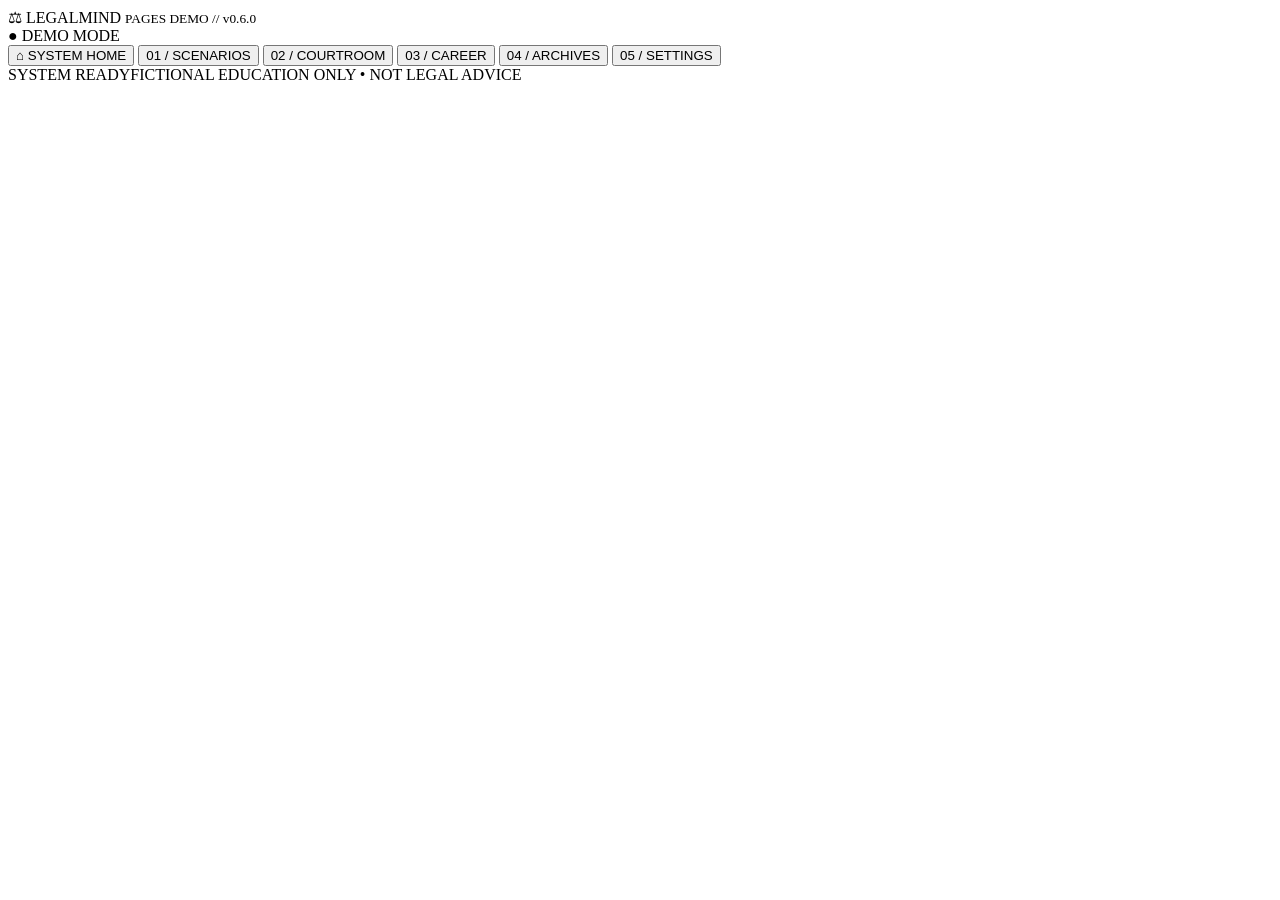
==== docs/index.html @ aebbd19f "Add Pages-ready static LegalMind practice demo: docs/index.html" ====
<!doctype html>
<html lang="en"><head><meta charset="utf-8"><meta name="viewport" content="width=device-width,initial-scale=1">
<title>LegalMind // Web</title><link rel="stylesheet" href="./style.css?v=pages1">
<script src="./app.js?v=pages1" defer></script></head>
<body><div class="terminal"><header><div class="brand">⚖ LEGALMIND <small>PAGES DEMO // v0.6.0</small></div><span id="online">● DEMO MODE</span></header>
<div class="shell"><nav aria-label="Game modes">
<button data-page="home">⌂ SYSTEM HOME</button>
<button data-page="scenario">01 / SCENARIOS</button>
<button data-page="courtroom">02 / COURTROOM</button>
<button data-page="career">03 / CAREER</button>
<button data-page="archives">04 / ARCHIVES</button>
<button data-page="settings">05 / SETTINGS</button>
</nav><main id="main" aria-live="polite"></main></div>
<footer><span id="notice">SYSTEM READY</span><span>FICTIONAL EDUCATION ONLY • NOT LEGAL ADVICE</span></footer></div></body></html>
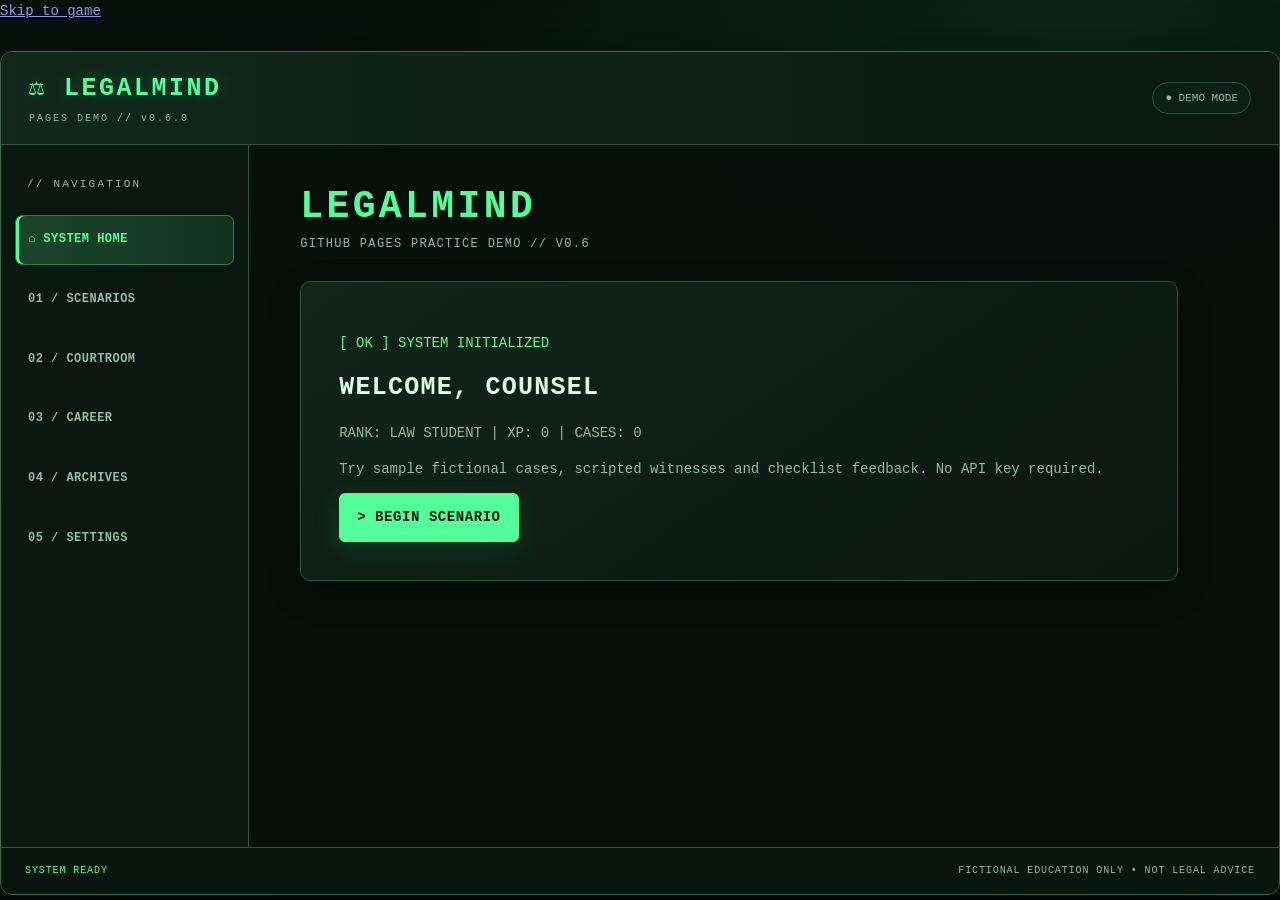
==== commit 7e3b256b: "Add mobile viewport metadata cache busting and accessible skip link" ====
--- a/docs/index.html
+++ b/docs/index.html
@@ -1,8 +1,8 @@
 <!doctype html>
-<html lang="en"><head><meta charset="utf-8"><meta name="viewport" content="width=device-width,initial-scale=1">
-<title>LegalMind // Web</title><link rel="stylesheet" href="./style.css?v=pages1">
-<script src="./app.js?v=pages1" defer></script></head>
-<body><div class="terminal"><header><div class="brand">⚖ LEGALMIND <small>PAGES DEMO // v0.6.0</small></div><span id="online">● DEMO MODE</span></header>
+<html lang="en"><head><meta charset="utf-8"><meta name="viewport" content="width=device-width,initial-scale=1,viewport-fit=cover"><meta name="theme-color" content="#081810"><meta name="description" content="LegalMind: a free, mobile-friendly fictional legal scenario practice game.">
+<title>LegalMind // Web</title><link rel="stylesheet" href="./style.css?v=mobile2">
+<script src="./app.js?v=mobile2" defer></script></head>
+<body><a href="#main" class="skip-link">Skip to game</a><div class="terminal"><header><div class="brand">⚖ LEGALMIND <small>PAGES DEMO // v0.6.0</small></div><span id="online">● DEMO MODE</span></header>
 <div class="shell"><nav aria-label="Game modes">
 <button data-page="home">⌂ SYSTEM HOME</button>
 <button data-page="scenario">01 / SCENARIOS</button>
@@ -10,5 +10,5 @@
 <button data-page="career">03 / CAREER</button>
 <button data-page="archives">04 / ARCHIVES</button>
 <button data-page="settings">05 / SETTINGS</button>
-</nav><main id="main" aria-live="polite"></main></div>
+</nav><main id="main" tabindex="-1" aria-live="polite"></main></div>
 <footer><span id="notice">SYSTEM READY</span><span>FICTIONAL EDUCATION ONLY • NOT LEGAL ADVICE</span></footer></div></body></html>
--- a/docs/style.css
+++ b/docs/style.css
@@ -0,0 +1,207 @@
+/* LEGALMIND WEB | COMMAND CENTER UI */
+:root {
+  color-scheme:dark;
+  --bg:#050b08; --panel:#0d1913; --panel2:#11231a;
+  --green:#54ff9a; --bright:#d9ffe5; --muted:#93bca3;
+  --line:#285743; --warn:#ffd37a;
+  font-family:Consolas,"Cascadia Code","Courier New",monospace;
+}
+*{box-sizing:border-box}
+html{min-height:100%;background:#050a08}
+body{
+  margin:0;min-height:100vh;color:var(--bright);
+  background:
+    radial-gradient(ellipse at 85% 0%,rgba(37,120,72,.23),transparent 47%),
+    linear-gradient(155deg,#07120d 0%,#040907 75%);
+  font-size:14px;line-height:1.65;
+}
+button,input,textarea,select{font:inherit}
+button{transition:background .15s,border-color .15s,transform .15s}
+button:focus-visible,select:focus-visible,input:focus-visible,textarea:focus-visible{
+  outline:2px solid var(--green);outline-offset:2px;
+}
+.terminal{
+  position:relative;display:flex;flex-direction:column;
+  margin:28px auto;max-width:1280px;min-height:calc(100vh - 56px);
+  border:1px solid #386a50;border-radius:12px;overflow:hidden;
+  background:rgba(7,15,11,.97);
+  box-shadow:0 26px 90px rgba(0,0,0,.65),0 0 70px rgba(19,110,62,.09);
+}
+.terminal::before{
+  content:"";pointer-events:none;position:absolute;inset:0;
+  background:repeating-linear-gradient(0deg,transparent 0,transparent 3px,rgba(52,255,137,.016) 4px);
+  z-index:3;
+}
+header{
+  display:flex;align-items:center;justify-content:space-between;gap:16px;
+  min-height:82px;padding:16px 28px;
+  background:linear-gradient(90deg,#12281b,#0a1811);
+  border-bottom:1px solid var(--line);
+}
+.brand{font-weight:800;letter-spacing:.1em;font-size:25px;color:var(--green);text-shadow:0 0 22px rgba(84,255,154,.22)}
+.brand small{
+  display:block;font-size:10px;letter-spacing:.2em;color:var(--muted);
+  font-weight:400;margin:0;padding-top:2px;
+}
+#online{padding:6px 12px;border:1px solid var(--line);border-radius:30px;color:var(--muted);font-size:11px;background:#0b2015}
+.shell{display:grid;grid-template-columns:248px minmax(0,1fr);flex:1}
+nav{display:flex;flex-direction:column;gap:10px;padding:30px 14px;background:#0a1610;border-right:1px solid var(--line)}
+nav::before{content:"// NAVIGATION";font-size:11px;color:var(--muted);letter-spacing:.2em;padding:0 12px 12px}
+nav button{
+  width:100%;border:1px solid transparent;border-radius:7px;padding:14px 12px;
+  background:transparent;color:var(--muted);font-weight:700;font-size:12px;
+  text-align:left;letter-spacing:.04em;cursor:pointer;
+}
+nav button:hover{background:#173524;border-color:#244c35;color:var(--bright)}
+nav button.active{
+  background:linear-gradient(90deg,#1a462c,#123120);
+  border-color:#347850;color:var(--green);
+  box-shadow:inset 3px 0 0 var(--green);
+}
+main{min-width:0;padding:38px clamp(20px,4vw,58px);align-self:start;width:100%;max-width:980px}
+h1{
+  margin:0 0 5px;font-size:clamp(24px,3vw,38px);
+  color:var(--green);line-height:1.25;letter-spacing:.09em;
+}
+main>p{margin:0 0 26px;font-size:12px;text-transform:uppercase;letter-spacing:.11em;color:var(--muted)}
+h2{font-size:18px;color:var(--bright);letter-spacing:.05em;margin:0 0 14px}
+p{color:var(--muted);margin:12px 0}
+.panel{
+  margin:18px 0;padding:clamp(18px,3vw,30px);
+  background:linear-gradient(145deg,rgba(19,37,26,.98),rgba(10,23,16,.97));
+  border:1px solid var(--line);border-radius:10px;
+  box-shadow:0 12px 35px rgba(0,0,0,.18);
+}
+.panel>p:first-child:not(.casefacts){color:var(--green)}
+.panel:has(#start){padding:38px}
+.panel:has(#start) h2{font-size:25px}
+.row{display:flex;align-items:center;flex-wrap:wrap;gap:12px}
+.grid{display:grid;grid-template-columns:repeat(auto-fit,minmax(160px,1fr));gap:18px}
+label{display:block;font-size:11px;letter-spacing:.12em;font-weight:700;color:var(--green);margin:16px 0 7px}
+input,textarea,select{
+  width:100%;min-width:0;background:#08150f;border:1px solid #31543c;
+  color:var(--bright);padding:13px 14px;border-radius:6px;
+}
+input::placeholder,textarea::placeholder{color:#718f7b}
+textarea{min-height:165px;resize:vertical;line-height:1.7}
+button:not(nav button){
+  padding:12px 17px;color:var(--green);background:#153320;
+  border:1px solid #356f4a;border-radius:6px;cursor:pointer;font-weight:700;letter-spacing:.04em;
+}
+button:not(nav button):hover:not(:disabled){background:#245437;border-color:var(--green);transform:translateY(-1px)}
+button:disabled{opacity:.5;cursor:not-allowed}
+#start,#generate,#submit,#usekey{
+  background:var(--green);color:#06140b;border-color:var(--green);
+  box-shadow:0 6px 28px rgba(41,227,113,.14);
+}
+#start:hover,#generate:hover,#submit:hover,#usekey:hover{
+  background:#aeffd0!important;color:#06140b!important;
+}
+.action{margin:18px 12px 8px 0}
+.alert{color:var(--warn)!important}
+.caption{font-size:11px;letter-spacing:.1em;text-transform:uppercase;color:var(--green)}
+.casefacts,.result{white-space:pre-wrap;overflow-wrap:anywhere}
+.casefacts{line-height:1.9;color:#c0d9c8}
+.result{
+  margin-top:18px;padding:16px;border-left:3px solid var(--green);
+  color:#d9ffe5;line-height:1.8;background:#0a1c11;border-radius:4px;
+}
+.result:empty{display:none}
+.transcript{
+  padding:20px;border:1px solid var(--line);background:#07130c;
+  min-height:95px;max-height:320px;overflow:auto;
+  border-radius:6px;white-space:pre-wrap;color:#bbd8c5;line-height:1.8;
+}
+.tiny{font-size:12px}
+footer{
+  display:flex;justify-content:space-between;flex-wrap:wrap;gap:12px;
+  padding:15px 24px;border-top:1px solid var(--line);
+  background:#08140e;color:var(--muted);font-size:10px;letter-spacing:.09em;
+}
+#notice{color:var(--green)}
+@media(max-width:800px){
+  .terminal{margin:0;min-height:100vh;border:0;border-radius:0}
+  .shell{grid-template-columns:1fr}
+  nav{flex-direction:row;overflow-x:auto;padding:10px;border-right:0;border-bottom:1px solid var(--line);gap:5px}
+  nav::before{display:none}
+  nav button{white-space:nowrap;width:auto;flex-shrink:0;padding:11px}
+  nav button.active{box-shadow:inset 0 -3px 0 var(--green)}
+  main{padding:25px 16px}
+  header{padding:12px 16px}
+  .brand{font-size:18px}
+  .panel{margin:14px 0}
+}
+@media(prefers-reduced-motion:reduce){button{transition:none}}
+
+
+/* Cross-device layout and touchscreen improvements */
+html { -webkit-text-size-adjust:100%; }
+body { overflow-x:hidden; }
+.shell, main, .panel, .grid, .grid > div { min-width:0; }
+button, select, input, textarea { max-width:100%; }
+button { touch-action:manipulation; -webkit-tap-highlight-color:transparent; }
+button:disabled { transform:none !important; }
+.panel { overflow-wrap:anywhere; }
+.casefacts, .result, .transcript { overflow-wrap:anywhere; }
+.transcript { -webkit-overflow-scrolling:touch; }
+textarea, input, select { font-size:16px; } /* Prevent iPhone focus zoom */
+:where(button, input, select, textarea):focus-visible { outline-offset:3px; }
+#notice { overflow-wrap:anywhere; }
+@media (hover:none) {
+  button:not(nav button):hover:not(:disabled) { transform:none; }
+  nav button { min-height:44px; }
+  button:not(nav button) { min-height:44px; }
+}
+@media (min-width:801px) and (max-width:1080px) {
+  .shell { grid-template-columns:205px minmax(0,1fr); }
+  nav { padding:22px 10px; }
+  nav button { font-size:11px; padding:12px 9px; }
+  main { padding:28px 24px; }
+}
+@media (max-width:800px) {
+  .terminal { min-height:100dvh; width:100%; }
+  .shell { display:block; }
+  nav {
+    position:sticky;top:0;z-index:5;
+    width:100%;max-width:100vw;scroll-snap-type:x proximity;
+    scrollbar-width:thin;overscroll-behavior-x:contain;
+  }
+  nav button { scroll-snap-align:start;min-height:44px; }
+  header { min-height:72px; }
+  .brand { letter-spacing:.05em; }
+  #online { font-size:10px;white-space:nowrap; }
+  main { max-width:100%;padding:24px 18px 40px; }
+  main > p { font-size:11px; }
+  h1 { font-size:clamp(24px,6vw,34px);letter-spacing:.04em; }
+  .grid { grid-template-columns:repeat(auto-fit,minmax(min(100%,190px),1fr));gap:12px; }
+  .panel:has(#start) { padding:24px; }
+  footer { padding:14px 18px; }
+}
+@media (max-width:520px) {
+  header { align-items:flex-start;gap:10px;flex-wrap:wrap; }
+  #online { margin-left:0; }
+  nav { gap:6px; }
+  nav button { font-size:12px; }
+  main { padding:20px 12px 30px; }
+  .panel { padding:18px 14px; }
+  .panel:has(#start) { padding:20px 16px; }
+  .grid { grid-template-columns:1fr; }
+  label { font-size:12px; }
+  button:not(nav button) { display:block;width:100%;margin:8px 0;white-space:normal; }
+  .panel .row { display:block; }
+  textarea { min-height:190px; }
+  footer { flex-direction:column;gap:4px; }
+}
+@media (max-width:360px) {
+  .brand { font-size:16px; }
+  .panel { padding:14px 11px; }
+  h1 { font-size:23px; }
+}
+@media (prefers-contrast:more) {
+  :root { --muted:#c3e3cd;--line:#69b78c; }
+  nav button { border-color:var(--line); }
+}
+@media (prefers-reduced-motion:reduce) {
+  html { scroll-behavior:auto; }
+  *, *::before, *::after { transition-duration:0s!important;animation-duration:0s!important; }
+}
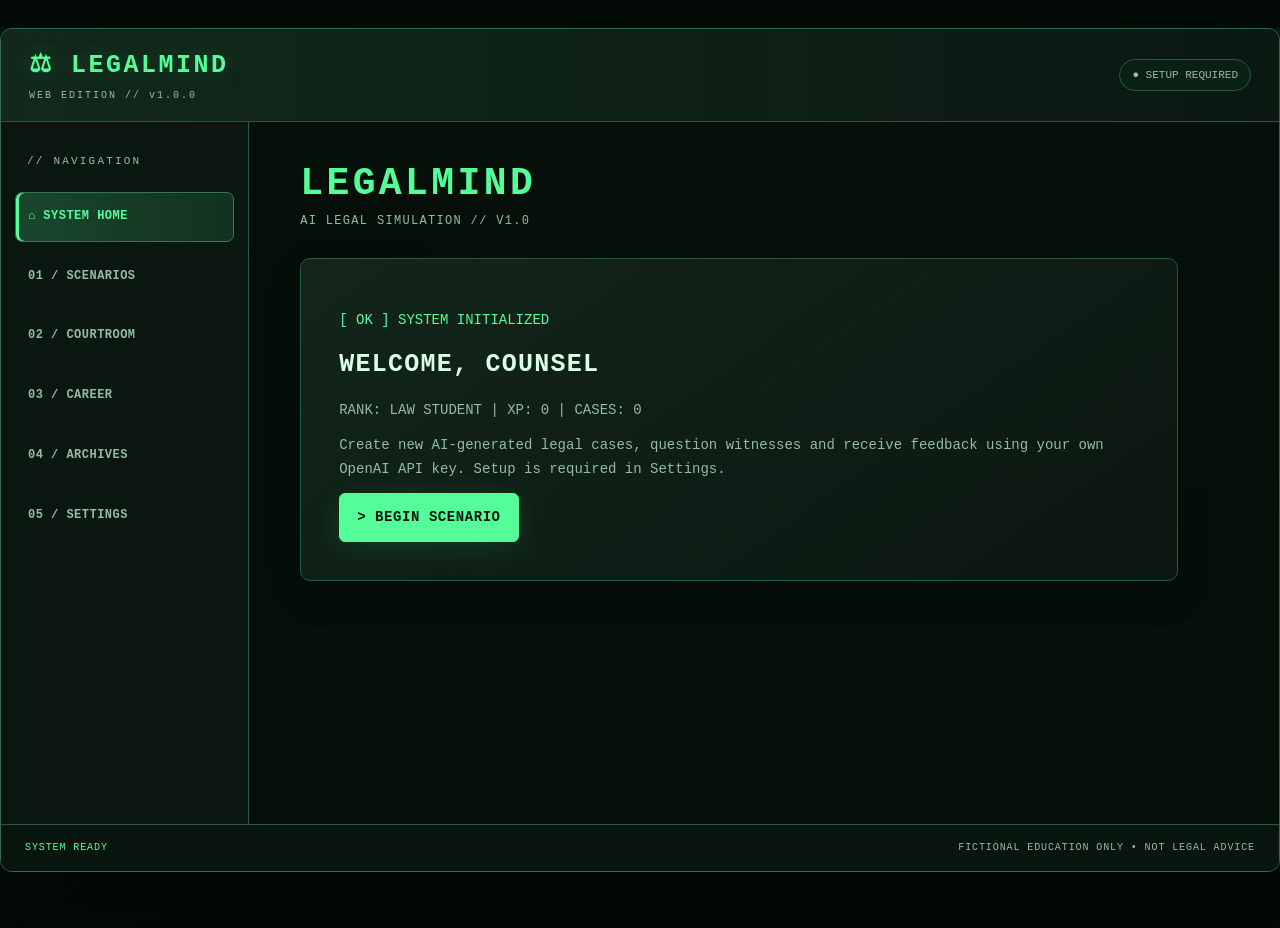
==== commit 037214be: "Mark LegalMind Web v1 and load gateway configuration" ====
--- a/docs/index.html
+++ b/docs/index.html
@@ -1,8 +1,8 @@
 <!doctype html>
-<html lang="en"><head><meta charset="utf-8"><meta name="viewport" content="width=device-width,initial-scale=1,viewport-fit=cover"><meta name="theme-color" content="#081810"><meta name="description" content="LegalMind: a free, mobile-friendly fictional legal scenario practice game.">
-<title>LegalMind // Web</title><link rel="stylesheet" href="./style.css?v=mobile2">
-<script src="./app.js?v=mobile2" defer></script></head>
-<body><a href="#main" class="skip-link">Skip to game</a><div class="terminal"><header><div class="brand">⚖ LEGALMIND <small>PAGES DEMO // v0.6.0</small></div><span id="online">● DEMO MODE</span></header>
+<html lang="en"><head><meta charset="utf-8"><meta name="viewport" content="width=device-width,initial-scale=1,viewport-fit=cover"><meta name="theme-color" content="#081810"><meta name="description" content="LegalMind: an AI-powered fictional legal scenario and courtroom game with bring-your-own-key access.">
+<title>LegalMind // Web</title><link rel="stylesheet" href="./style.css?v=live1">
+<script src="./config.js?v=live1" defer></script><script src="./app.js?v=live1" defer></script></head>
+<body><a href="#main" class="skip-link">Skip to game</a><div class="terminal"><header><div class="brand">⚖ LEGALMIND <small>WEB EDITION // v1.0.0</small></div><span id="online">● SETUP REQUIRED</span></header>
 <div class="shell"><nav aria-label="Game modes">
 <button data-page="home">⌂ SYSTEM HOME</button>
 <button data-page="scenario">01 / SCENARIOS</button>
--- a/docs/style.css
+++ b/docs/style.css
@@ -205,3 +205,12 @@
   html { scroll-behavior:auto; }
   *, *::before, *::after { transition-duration:0s!important;animation-duration:0s!important; }
 }
+
+/* Keyboard users can bypass the navigation on any device. */
+.skip-link { position:absolute;top:-80px;left:12px;z-index:50;background:#54ff9a;color:#06140b;padding:10px 14px;border-radius:6px;font-weight:bold; }
+.skip-link:focus { top:12px; }
+@supports(padding:env(safe-area-inset-left)) {
+  @media(max-width:800px) {
+    header, main, footer {padding-left:max(14px,env(safe-area-inset-left));padding-right:max(14px,env(safe-area-inset-right));}
+  }
+}
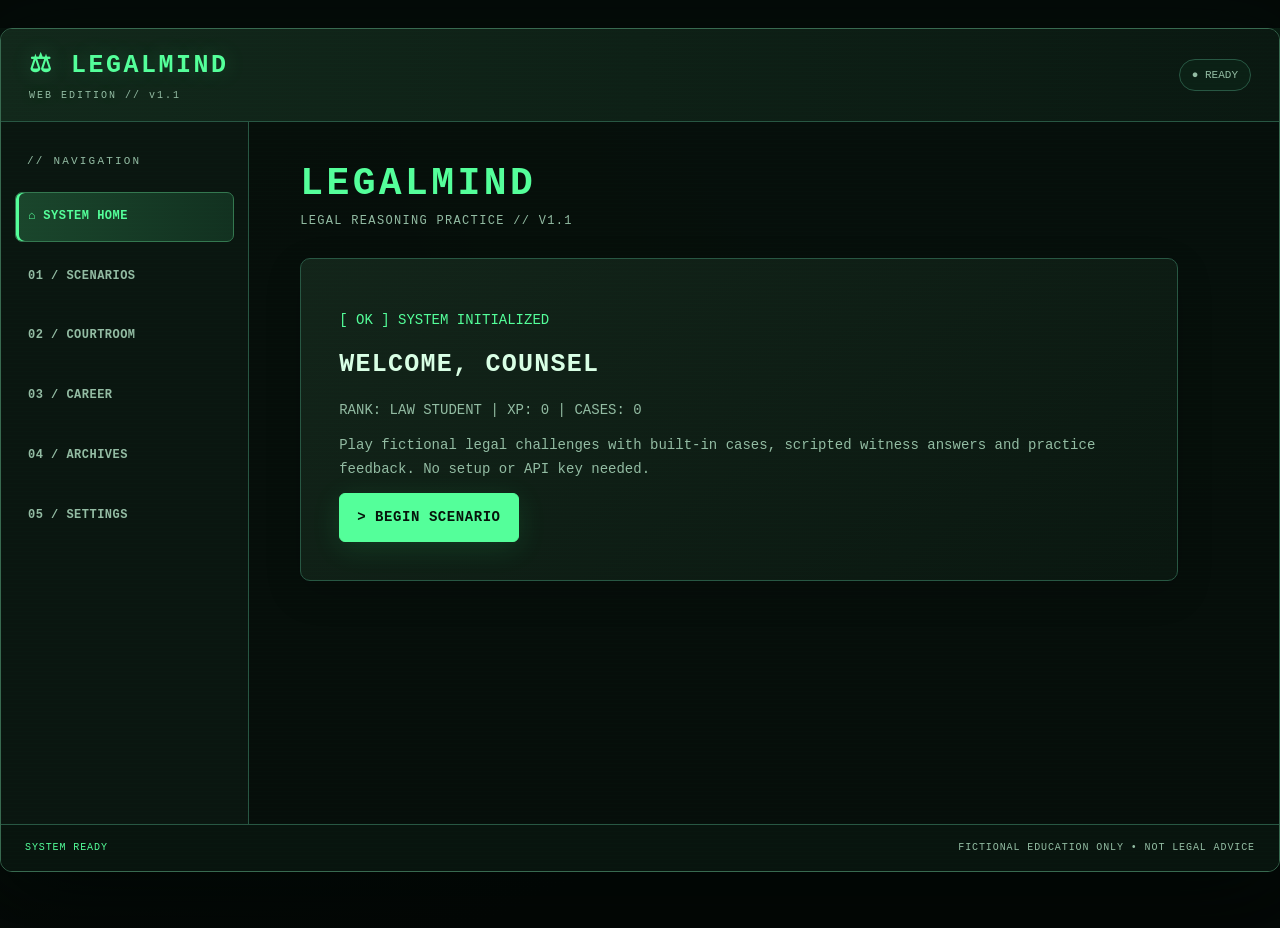
==== commit 26131d1f: "Simplify Pages to no-setup standalone LegalMind game" ====
--- a/docs/index.html
+++ b/docs/index.html
@@ -1,8 +1,8 @@
 <!doctype html>
-<html lang="en"><head><meta charset="utf-8"><meta name="viewport" content="width=device-width,initial-scale=1,viewport-fit=cover"><meta name="theme-color" content="#081810"><meta name="description" content="LegalMind: an AI-powered fictional legal scenario and courtroom game with bring-your-own-key access.">
+<html lang="en"><head><meta charset="utf-8"><meta name="viewport" content="width=device-width,initial-scale=1,viewport-fit=cover"><meta name="theme-color" content="#081810"><meta name="description" content="LegalMind: a free fictional legal scenario and courtroom reasoning game with no signup or API key required.">
 <title>LegalMind // Web</title><link rel="stylesheet" href="./style.css?v=live1">
-<script src="./config.js?v=live1" defer></script><script src="./app.js?v=live1" defer></script></head>
-<body><a href="#main" class="skip-link">Skip to game</a><div class="terminal"><header><div class="brand">⚖ LEGALMIND <small>WEB EDITION // v1.0.0</small></div><span id="online">● SETUP REQUIRED</span></header>
+<script src="./app.js?v=standalone2" defer></script></head>
+<body><a href="#main" class="skip-link">Skip to game</a><div class="terminal"><header><div class="brand">⚖ LEGALMIND <small>WEB EDITION // v1.1</small></div><span id="online">● READY</span></header>
 <div class="shell"><nav aria-label="Game modes">
 <button data-page="home">⌂ SYSTEM HOME</button>
 <button data-page="scenario">01 / SCENARIOS</button>
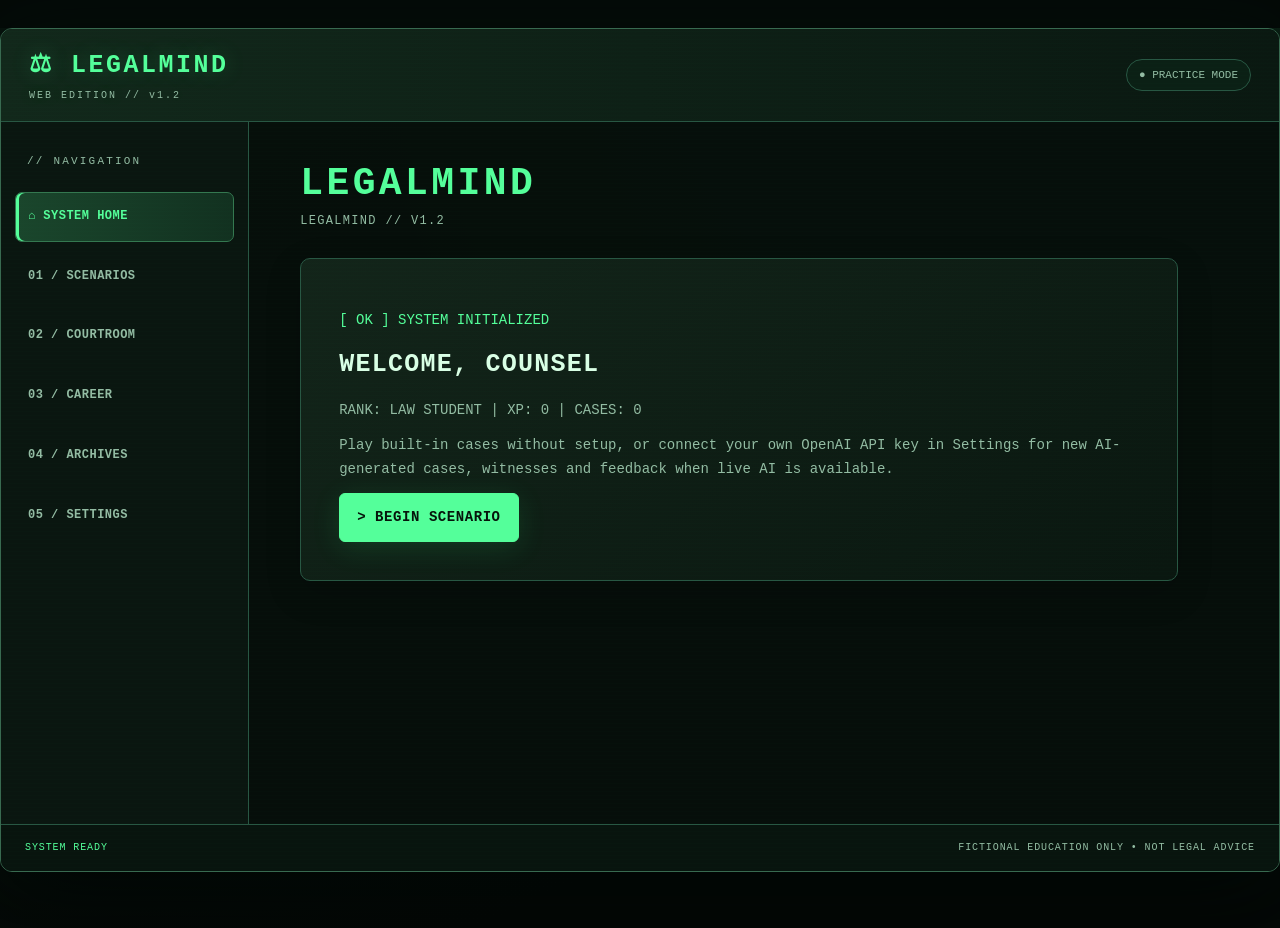
==== commit fcbd8f2f: "Load public backend configuration and update LegalMind Web version" ====
--- a/docs/index.html
+++ b/docs/index.html
@@ -1,8 +1,8 @@
 <!doctype html>
-<html lang="en"><head><meta charset="utf-8"><meta name="viewport" content="width=device-width,initial-scale=1,viewport-fit=cover"><meta name="theme-color" content="#081810"><meta name="description" content="LegalMind: a free fictional legal scenario and courtroom reasoning game with no signup or API key required.">
-<title>LegalMind // Web</title><link rel="stylesheet" href="./style.css?v=live1">
-<script src="./app.js?v=standalone2" defer></script></head>
-<body><a href="#main" class="skip-link">Skip to game</a><div class="terminal"><header><div class="brand">⚖ LEGALMIND <small>WEB EDITION // v1.1</small></div><span id="online">● READY</span></header>
+<html lang="en"><head><meta charset="utf-8"><meta name="viewport" content="width=device-width,initial-scale=1,viewport-fit=cover"><meta name="theme-color" content="#081810"><meta name="description" content="LegalMind: free fictional legal practice with optional AI-powered gameplay using your own OpenAI API key.">
+<title>LegalMind // Web</title><link rel="stylesheet" href="./style.css?v=api2">
+<script src="./config.js?v=api2" defer></script><script src="./app.js?v=api2" defer></script></head>
+<body><a href="#main" class="skip-link">Skip to game</a><div class="terminal"><header><div class="brand">⚖ LEGALMIND <small>WEB EDITION // v1.2</small></div><span id="online">● PRACTICE MODE</span></header>
 <div class="shell"><nav aria-label="Game modes">
 <button data-page="home">⌂ SYSTEM HOME</button>
 <button data-page="scenario">01 / SCENARIOS</button>
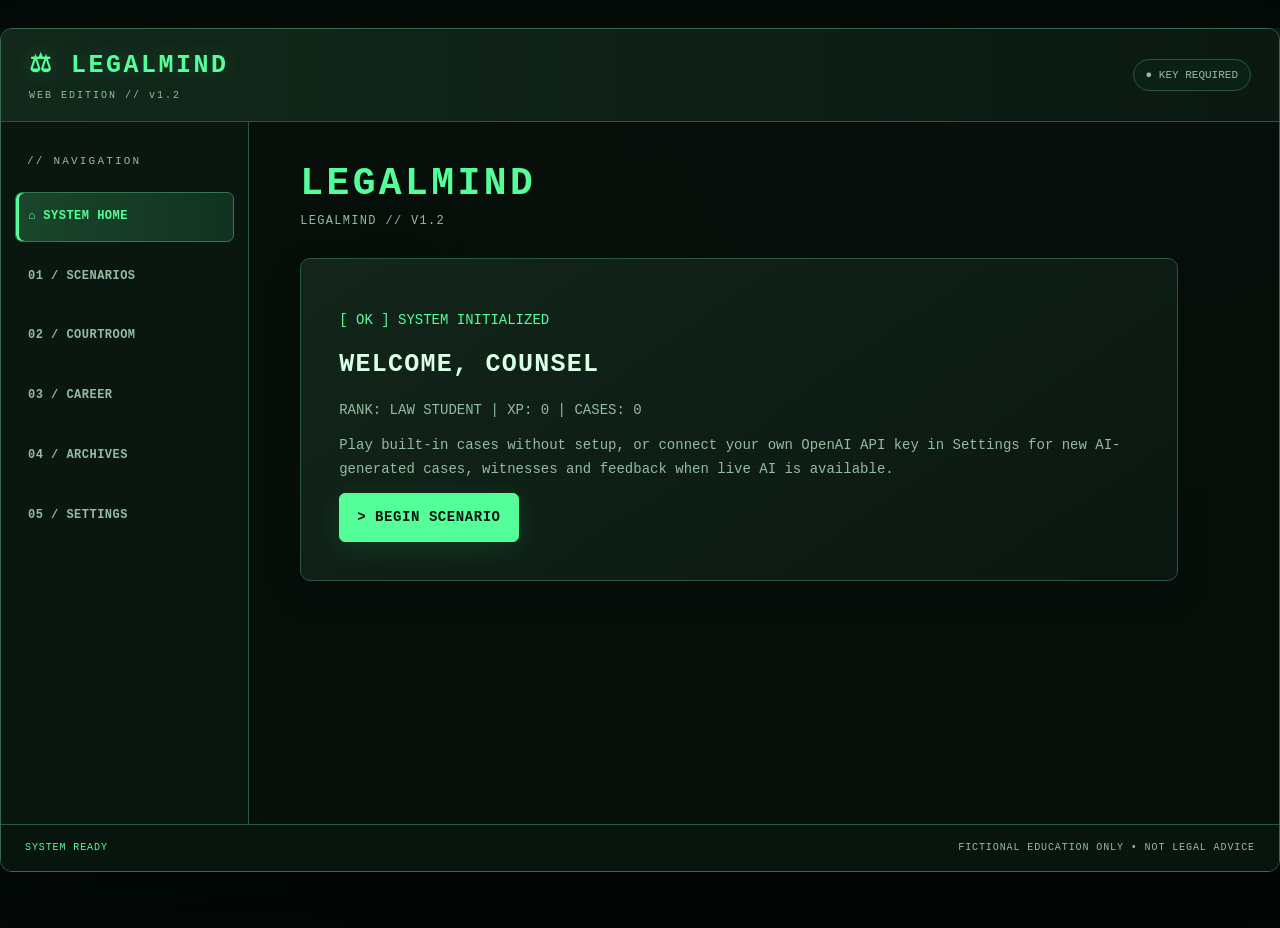
==== commit a075169e: "Refresh public site gateway configuration cache" ====
--- a/docs/index.html
+++ b/docs/index.html
@@ -1,7 +1,7 @@
 <!doctype html>
 <html lang="en"><head><meta charset="utf-8"><meta name="viewport" content="width=device-width,initial-scale=1,viewport-fit=cover"><meta name="theme-color" content="#081810"><meta name="description" content="LegalMind: free fictional legal practice with optional AI-powered gameplay using your own OpenAI API key.">
 <title>LegalMind // Web</title><link rel="stylesheet" href="./style.css?v=api2">
-<script src="./config.js?v=api2" defer></script><script src="./app.js?v=api2" defer></script></head>
+<script src="./config.js?v=api3" defer></script><script src="./app.js?v=api2" defer></script></head>
 <body><a href="#main" class="skip-link">Skip to game</a><div class="terminal"><header><div class="brand">⚖ LEGALMIND <small>WEB EDITION // v1.2</small></div><span id="online">● PRACTICE MODE</span></header>
 <div class="shell"><nav aria-label="Game modes">
 <button data-page="home">⌂ SYSTEM HOME</button>
